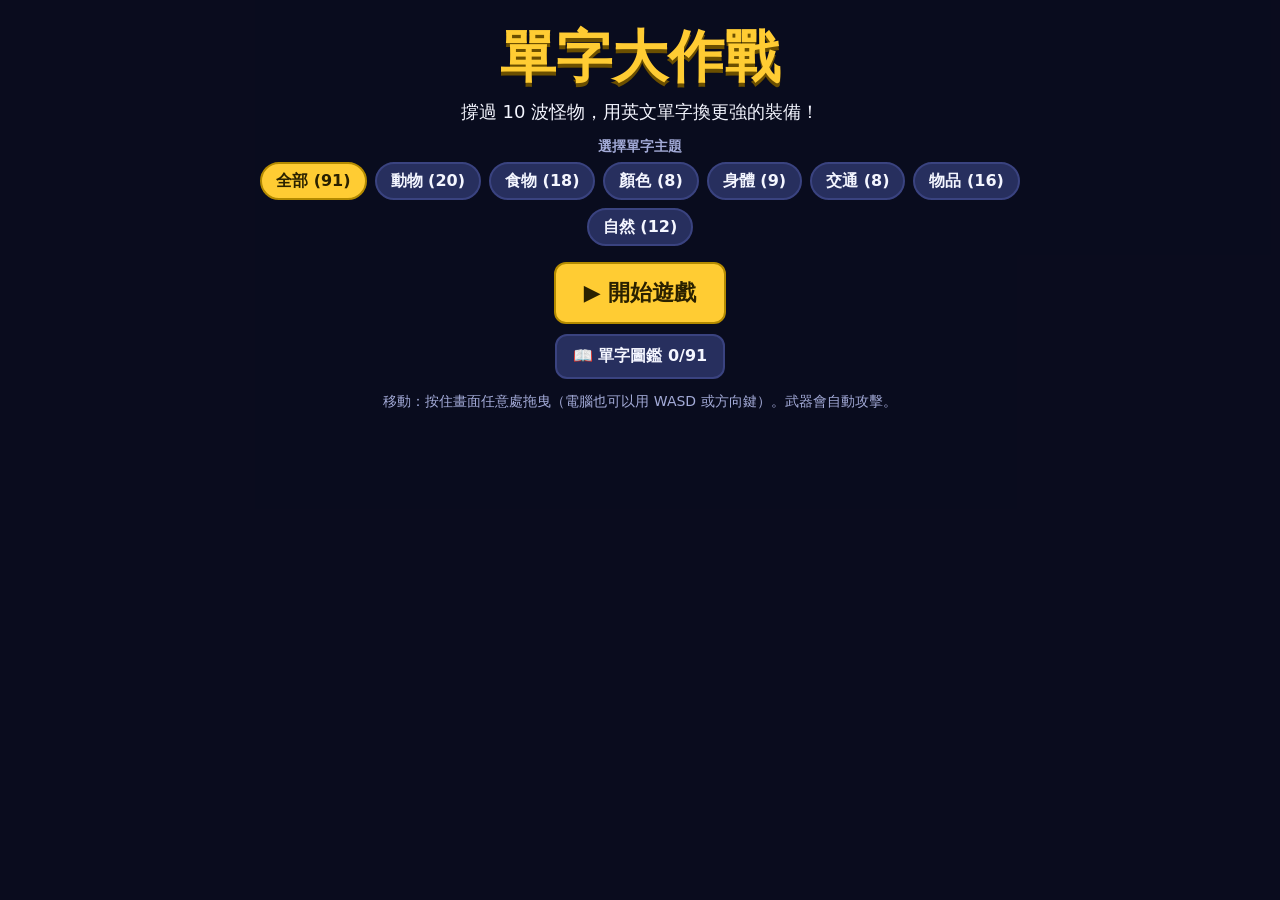
==== index.html @ 5bf4b215 "Add Brotato-style English vocabulary wave game MVP A browser game (Phaser 3, no build step) where ki" ====
<!doctype html>
<html lang="zh-Hant">
<head>
  <meta charset="utf-8">
  <meta name="viewport" content="width=device-width, initial-scale=1, maximum-scale=1, user-scalable=no, viewport-fit=cover">
  <meta name="theme-color" content="#0e1124">
  <meta name="mobile-web-app-capable" content="yes">
  <meta name="apple-mobile-web-app-capable" content="yes">
  <meta name="apple-mobile-web-app-status-bar-style" content="black-translucent">
  <meta name="apple-mobile-web-app-title" content="單字大作戰">
  <meta name="description" content="給小朋友練英文單字的波次生存遊戲，打開網頁就能玩。">
  <title>單字大作戰</title>
  <link rel="manifest" href="manifest.webmanifest">
  <link rel="icon" href="icons/icon.svg" type="image/svg+xml">
  <link rel="apple-touch-icon" href="icons/icon-192.png">
  <link rel="stylesheet" href="css/style.css">
</head>
<body>
  <div id="game"></div>

  <div id="hud" hidden>
    <div class="hud-left">
      <div class="bar hp"><div class="fill" id="hp-fill"></div><span id="hp-text"></span></div>
      <div class="bar xp"><div class="fill" id="xp-fill"></div></div>
      <div class="mats">💎 <span id="mat-text">0</span> <span id="lv-text" class="lv"></span></div>
    </div>
    <div class="hud-center">
      <div id="wave-text"></div>
      <div id="timer-text"></div>
    </div>
    <button id="pause-btn" class="btn icon-btn" type="button" aria-label="暫停">II</button>
  </div>

  <div id="ui"></div>
  <div id="rotate-hint">📱 請把手機轉成橫的來玩</div>

  <script src="lib/phaser-arcade-physics.min.js"></script>
  <script type="module" src="src/main.js"></script>
</body>
</html>
---- css/style.css ----
:root {
  --bg: #0e1124;
  --panel: #1d2347;
  --panel2: #272f5e;
  --line: #3a4380;
  --text: #f4f6ff;
  --muted: #a3abd8;
  --accent: #ffcc33;
  --good: #4ade80;
  --bad: #f87171;
  --r0: #e8e8e8;
  --r1: #4aa3ff;
  --r2: #b46cff;
  --r3: #ffb43a;
}

* { box-sizing: border-box; }

html, body {
  margin: 0;
  height: 100%;
  background: var(--bg);
  color: var(--text);
  font-family: system-ui, -apple-system, "PingFang TC", "Noto Sans TC", "Microsoft JhengHei", sans-serif;
  overflow: hidden;
  touch-action: none;
  user-select: none;
  -webkit-user-select: none;
  -webkit-touch-callout: none;
  -webkit-tap-highlight-color: transparent;
  overscroll-behavior: none;
}

#game { position: fixed; inset: 0; }

/* ---------- HUD ---------- */
#hud {
  position: fixed;
  inset: 0 0 auto 0;
  z-index: 5;
  pointer-events: none;
  display: flex;
  justify-content: space-between;
  align-items: flex-start;
  gap: 8px;
  padding: max(8px, env(safe-area-inset-top)) max(10px, env(safe-area-inset-right)) 0 max(10px, env(safe-area-inset-left));
  font-weight: 700;
  text-shadow: 0 2px 3px #000;
}
#hud[hidden] { display: none; }
.hud-left { display: grid; gap: 4px; width: min(36vw, 240px); }
.bar { position: relative; height: clamp(16px, 3.2vh, 24px); background: #0008; border: 2px solid #000a; border-radius: 8px; overflow: hidden; }
.bar .fill { position: absolute; inset: 0 auto 0 0; width: 0; transition: width .1s; }
.bar.hp .fill { background: linear-gradient(#ff6b6b, #d63b3b); }
.bar.xp { height: clamp(10px, 2vh, 14px); }
.bar.xp .fill { background: linear-gradient(#7cf0b0, #2fb36b); }
.bar span { position: relative; padding-left: 8px; font-size: clamp(11px, 2.3vh, 15px); line-height: clamp(12px, 2.6vh, 20px); }
.mats { font-size: clamp(14px, 3vh, 20px); }
.mats .lv { margin-left: 10px; color: #7cf0b0; }
.hud-center { text-align: center; }
#wave-text { font-size: clamp(13px, 2.8vh, 18px); color: var(--muted); }
#timer-text { font-size: clamp(26px, 6vh, 44px); line-height: 1; }
.icon-btn { pointer-events: auto; width: 44px; height: 44px; padding: 0; font-size: 18px; font-weight: 900; letter-spacing: 1px; }

/* ---------- 共用 ---------- */
#ui:empty { display: none; }
.screen {
  position: fixed;
  inset: 0;
  z-index: 10;
  overflow-y: auto;
  touch-action: pan-y;
  padding: max(12px, env(safe-area-inset-top)) max(16px, env(safe-area-inset-right)) max(12px, env(safe-area-inset-bottom)) max(16px, env(safe-area-inset-left));
  background: rgba(10, 12, 30, .94);
}
.screen.modal { z-index: 20; display: grid; place-items: center; background: rgba(5, 6, 18, .78); }
.card { background: var(--panel); border: 2px solid var(--line); border-radius: 18px; padding: 16px; width: min(760px, 100%); max-height: 100%; overflow-y: auto; }

.btn {
  font: inherit;
  font-weight: 700;
  color: var(--text);
  background: var(--panel2);
  border: 2px solid var(--line);
  border-radius: 12px;
  padding: 10px 16px;
  min-height: 44px;
  cursor: pointer;
  transition: transform .06s, filter .1s;
}
.btn:active:not(:disabled) { transform: scale(.96); }
.btn:hover:not(:disabled) { filter: brightness(1.15); }
.btn:disabled { opacity: .45; cursor: default; }
.btn.primary { background: var(--accent); color: #2a2100; border-color: #b38a00; }
.btn.huge { font-size: 22px; padding: 14px 28px; }
.btn.mini { min-height: 32px; padding: 4px 10px; font-size: 13px; border-radius: 8px; }
.btn.good { background: #1f6b43; border-color: var(--good); }

.row { display: flex; flex-wrap: wrap; gap: 10px; align-items: center; margin-top: 10px; }
.row.center { justify-content: center; }
.title { font-size: clamp(18px, 4vh, 26px); font-weight: 800; }
.section-title { margin: 14px 0 6px; font-weight: 800; color: var(--muted); font-size: 14px; }
.help { color: var(--muted); font-size: 14px; }
.chip { display: inline-block; padding: 4px 10px; border-radius: 999px; background: var(--panel2); border: 2px solid var(--line); font-size: 14px; font-weight: 700; color: var(--text); font-family: inherit; }
.chip.good { border-color: var(--good); }
.chip.bad { border-color: var(--bad); }
button.chip { cursor: pointer; }

.r0 { --rc: var(--r0); }
.r1 { --rc: var(--r1); }
.r2 { --rc: var(--r2); }
.r3 { --rc: var(--r3); }
.chip.r0, .chip.r1, .chip.r2, .chip.r3 { border-color: var(--rc); }

.toast {
  position: fixed; left: 50%; top: 18%; z-index: 50; transform: translateX(-50%);
  background: var(--panel); border: 2px solid var(--line); border-radius: 12px; padding: 10px 18px;
  font-weight: 800; pointer-events: none; transition: opacity .4s;
}
.toast.good { border-color: var(--good); }
.toast.bad { border-color: var(--bad); }
.toast.out { opacity: 0; }

/* ---------- 主選單 / 結算 ---------- */
.menu-inner { width: min(760px, 100%); margin: 0 auto; text-align: center; }
.menu h1, .results h1 { font-size: clamp(30px, 8vh, 56px); margin: 8px 0 4px; color: var(--accent); text-shadow: 0 4px 0 #6b4f00; }
.sub { margin: 0 0 8px; font-size: 18px; }
.topics { display: flex; flex-wrap: wrap; justify-content: center; gap: 8px; margin-bottom: 16px; }
.chip-btn { min-height: 38px; padding: 6px 14px; border-radius: 999px; }
.chip-btn.on { background: var(--accent); color: #2a2100; border-color: #b38a00; }
.menu .row { justify-content: center; }
.stat-row { display: flex; justify-content: center; gap: 12px; margin: 12px 0; }
.stat-box { background: var(--panel); border: 2px solid var(--line); border-radius: 14px; padding: 10px 18px; display: grid; }
.stat-box b { font-size: 26px; }
.stat-box small { color: var(--muted); }
.word-chips { display: flex; flex-wrap: wrap; justify-content: center; gap: 6px; }

/* ---------- 商店 / 升級 ---------- */
.shop-head { display: flex; align-items: center; gap: 12px; justify-content: space-between; flex-wrap: wrap; }
.mats.big { font-size: 24px; font-weight: 800; }
.offers { display: grid; grid-template-columns: repeat(4, minmax(0, 1fr)); gap: 10px; margin-top: 12px; }
.offer {
  position: relative;
  display: flex; flex-direction: column; align-items: center; gap: 2px; text-align: center;
  background: var(--panel); border: 3px solid var(--rc, var(--line)); border-radius: 14px; padding: 10px 8px;
  box-shadow: 0 0 14px -4px var(--rc, transparent);
  color: var(--text); font: inherit;
}
.offer .icon { font-size: clamp(28px, 7vh, 44px); line-height: 1.1; }
.offer .name { font-weight: 800; font-size: 16px; }
.offer .rarity { font-size: 12px; color: var(--rc); font-weight: 700; }
.offer .desc { font-size: 12px; color: var(--muted); min-height: 2.6em; }
.offer .buy { width: 100%; margin-top: auto; }
.offer.sold { justify-content: center; opacity: .5; min-height: 120px; }
.offer.pickable { cursor: pointer; }
.offer.pickable .desc { color: var(--text); font-size: 15px; font-weight: 700; }
.lock { position: absolute; top: 4px; right: 4px; background: none; border: 0; font-size: 18px; cursor: pointer; opacity: .55; padding: 4px; }
.lock.on { opacity: 1; }

.reroll { margin-top: 12px; background: var(--panel); border: 2px solid var(--line); border-radius: 14px; padding: 10px; }
.reroll-label { font-weight: 800; display: flex; gap: 10px; align-items: center; }
.reroll-label .cost { color: var(--accent); font-size: 14px; }
.reroll-btns { display: grid; grid-template-columns: repeat(3, 1fr); gap: 8px; margin-top: 8px; }
.diff { display: grid; gap: 2px; }
.diff small { font-weight: 600; opacity: .85; }
.d-easy { border-color: var(--r0); }
.d-medium { border-color: var(--r1); background: #1d3a66; }
.d-hard { border-color: var(--r2); background: #3d2466; }

.inv-weapons { display: grid; grid-template-columns: repeat(auto-fill, minmax(150px, 1fr)); gap: 8px; }
.inv-weapon { background: var(--panel); border: 2px solid var(--rc); border-radius: 12px; padding: 8px; display: grid; grid-template-columns: auto 1fr; column-gap: 8px; align-items: center; }
.inv-weapon .icon { font-size: 28px; grid-row: span 2; }
.inv-weapon .name { font-weight: 800; }
.inv-weapon .desc { font-size: 11px; color: var(--muted); }
.inv-weapon .row { grid-column: 1 / -1; margin-top: 6px; }
.inv-items, .stats { display: flex; flex-wrap: wrap; gap: 6px; }

/* ---------- 題目 ---------- */
.quiz { text-align: center; width: min(620px, 100%); }
.quiz-tag { display: inline-block; padding: 4px 12px; border-radius: 999px; font-weight: 800; border: 2px solid; margin-bottom: 6px; }
.prompt { font-size: clamp(18px, 4vh, 24px); font-weight: 800; margin: 4px 0; }
.picture { font-size: clamp(56px, 16vh, 110px); line-height: 1.1; }
.meaning { font-size: clamp(28px, 7vh, 44px); font-weight: 800; margin: 6px 0; display: flex; align-items: center; justify-content: center; gap: 10px; }
.speak { font-size: 22px; padding: 4px 14px; }
.options { display: grid; grid-template-columns: repeat(2, 1fr); gap: 10px; margin-top: 10px; }
.option { font-size: clamp(20px, 5vh, 28px); text-transform: lowercase; letter-spacing: .03em; }
.slots { display: flex; justify-content: center; gap: 6px; margin: 10px 0; flex-wrap: wrap; }
.slot { width: clamp(36px, 8vh, 48px); height: clamp(42px, 9vh, 56px); border: 0; border-bottom: 4px solid var(--muted); background: #0004; color: var(--text); font: inherit; font-size: clamp(22px, 5vh, 32px); font-weight: 800; border-radius: 8px 8px 0 0; cursor: pointer; }
.slot.filled { border-bottom-color: var(--accent); }
.tiles { display: flex; justify-content: center; gap: 8px; flex-wrap: wrap; }
.tile { width: clamp(42px, 9vh, 56px); height: clamp(42px, 9vh, 56px); padding: 0; font-size: clamp(22px, 5vh, 30px); }
.quiz .row { justify-content: center; }
.quiz-result .big { font-size: clamp(28px, 7vh, 40px); font-weight: 900; }
.quiz-result.good .big { color: var(--good); }
.quiz-result.bad .big { color: var(--bad); }
.quiz-result .answer { font-size: clamp(22px, 5vh, 32px); margin: 10px 0; }
.quiz-result .note { color: var(--muted); margin: 10px 0; }

/* ---------- 圖鑑 ---------- */
.codex { width: min(900px, 100%); }
.codex-grid { display: grid; grid-template-columns: repeat(auto-fill, minmax(96px, 1fr)); gap: 6px; }
.codex-word { display: grid; justify-items: center; gap: 2px; padding: 6px; background: var(--panel2); border: 2px solid var(--line); border-radius: 10px; color: var(--muted); font: inherit; opacity: .55; }
.codex-word.has { opacity: 1; color: var(--text); border-color: var(--good); cursor: pointer; }
.codex-word .emoji { font-size: 26px; }
.codex-word small { font-size: 12px; }

.pause { display: grid; gap: 12px; width: min(360px, 100%); text-align: center; }
.levelup { text-align: center; }

/* 手機直放時提示轉橫 */
#rotate-hint { display: none; }
@media (orientation: portrait) and (pointer: coarse) {
  #rotate-hint {
    display: grid; place-items: center; position: fixed; inset: 0; z-index: 100;
    background: var(--bg); font-size: 22px; font-weight: 800; padding: 24px; text-align: center;
  }
}

/* 矮螢幕（手機橫放）縮小商店排版 */
@media (max-height: 480px) {
  .offers { gap: 6px; margin-top: 6px; }
  .offer { padding: 6px; }
  .offer .desc { min-height: 0; }
  .reroll { margin-top: 6px; padding: 6px; }
  .section-title { margin: 8px 0 4px; }
  .card { padding: 10px; }
  .btn { min-height: 40px; padding: 6px 12px; }
}
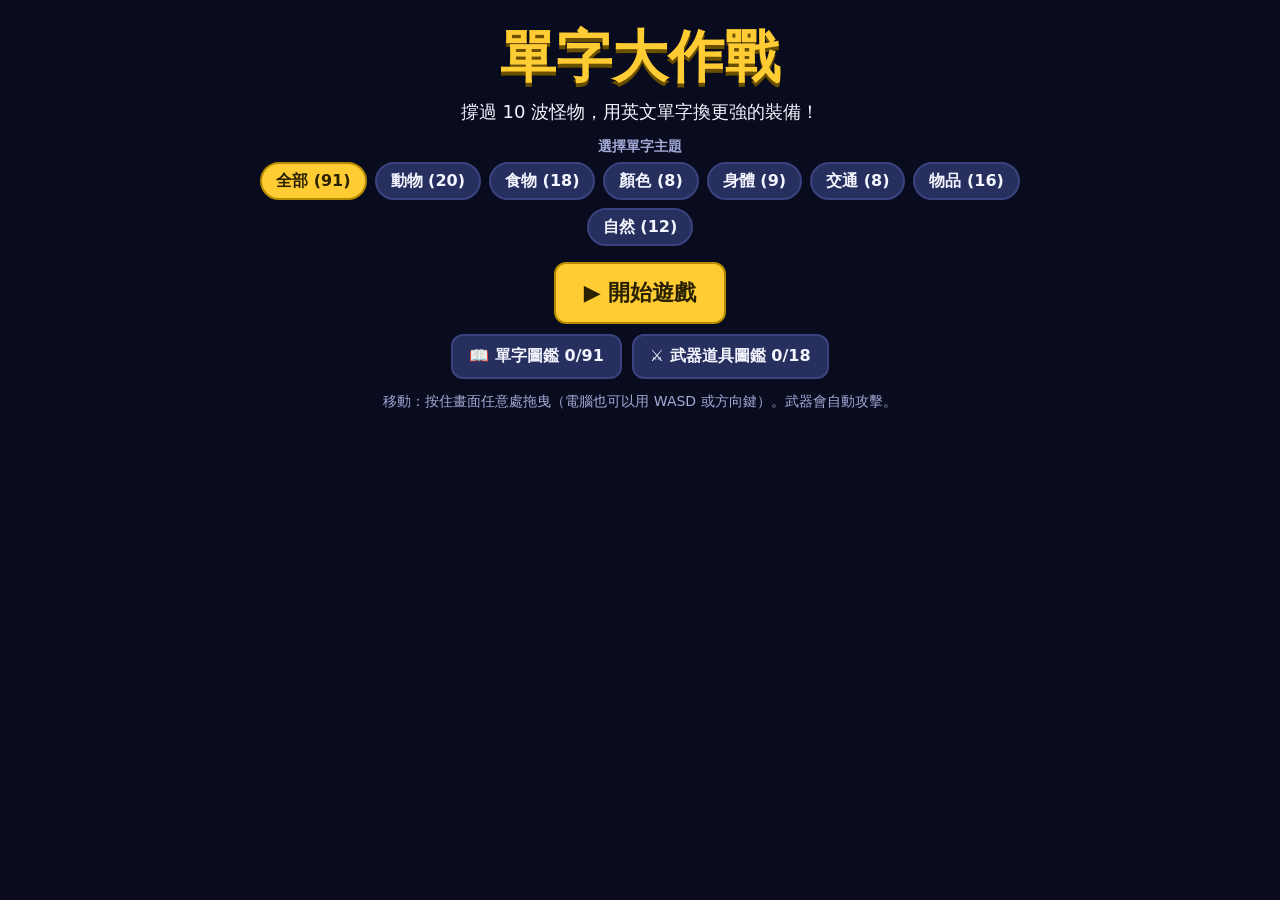
==== commit 3bf28b48: "商店可回主選單、新增武器道具圖鑑 - 商店加「🏠 回主選單」（按兩次確認），暫停選單也改用同一顆按鈕 - Esc：遊戲中開暫停、暫停中回到遊戲、圖鑑開著時關閉圖鑑 - 圖鑑改成分頁：單字／武器／道具；" ====
--- a/index.html
+++ b/index.html
@@ -28,7 +28,7 @@
       <div id="wave-text"></div>
       <div id="timer-text"></div>
     </div>
-    <button id="pause-btn" class="btn icon-btn" type="button" aria-label="暫停">II</button>
+    <button id="pause-btn" class="btn icon-btn" type="button" aria-label="暫停">⏸</button>
   </div>
 
   <div id="ui"></div>
--- a/css/style.css
+++ b/css/style.css
@@ -203,6 +203,20 @@
 .codex-word.has { opacity: 1; color: var(--text); border-color: var(--good); cursor: pointer; }
 .codex-word .emoji { font-size: 26px; }
 .codex-word small { font-size: 12px; }
+.tabs { display: flex; flex-wrap: wrap; gap: 8px; margin-top: 10px; }
+.gear-grid { display: grid; grid-template-columns: repeat(auto-fill, minmax(240px, 1fr)); gap: 8px; margin-top: 6px; }
+.gear-card { display: flex; gap: 10px; align-items: flex-start; padding: 10px; background: var(--panel2); border: 2px solid var(--rc, var(--line)); border-radius: 12px; }
+.gear-card .icon { font-size: 34px; line-height: 1; }
+.gear-card .name { font-weight: 800; font-size: 16px; }
+.gear-card .desc { font-size: 13px; color: var(--muted); margin-top: 2px; }
+.gear-card.locked { opacity: .5; border-style: dashed; }
+.gear-body { flex: 1; min-width: 0; }
+.tier-table { width: 100%; margin-top: 6px; border-collapse: collapse; font-size: 12px; }
+.tier-table th { text-align: left; color: var(--muted); font-weight: 700; padding: 2px 4px; }
+.tier-table td { padding: 2px 4px; border-top: 1px solid var(--line); }
+.tier-table .tier-name { color: var(--rc); font-weight: 800; }
+.row.tight { margin-top: 0; }
+.btn.armed { border-color: var(--bad); color: var(--bad); }
 
 .pause { display: grid; gap: 12px; width: min(360px, 100%); text-align: center; }
 .levelup { text-align: center; }
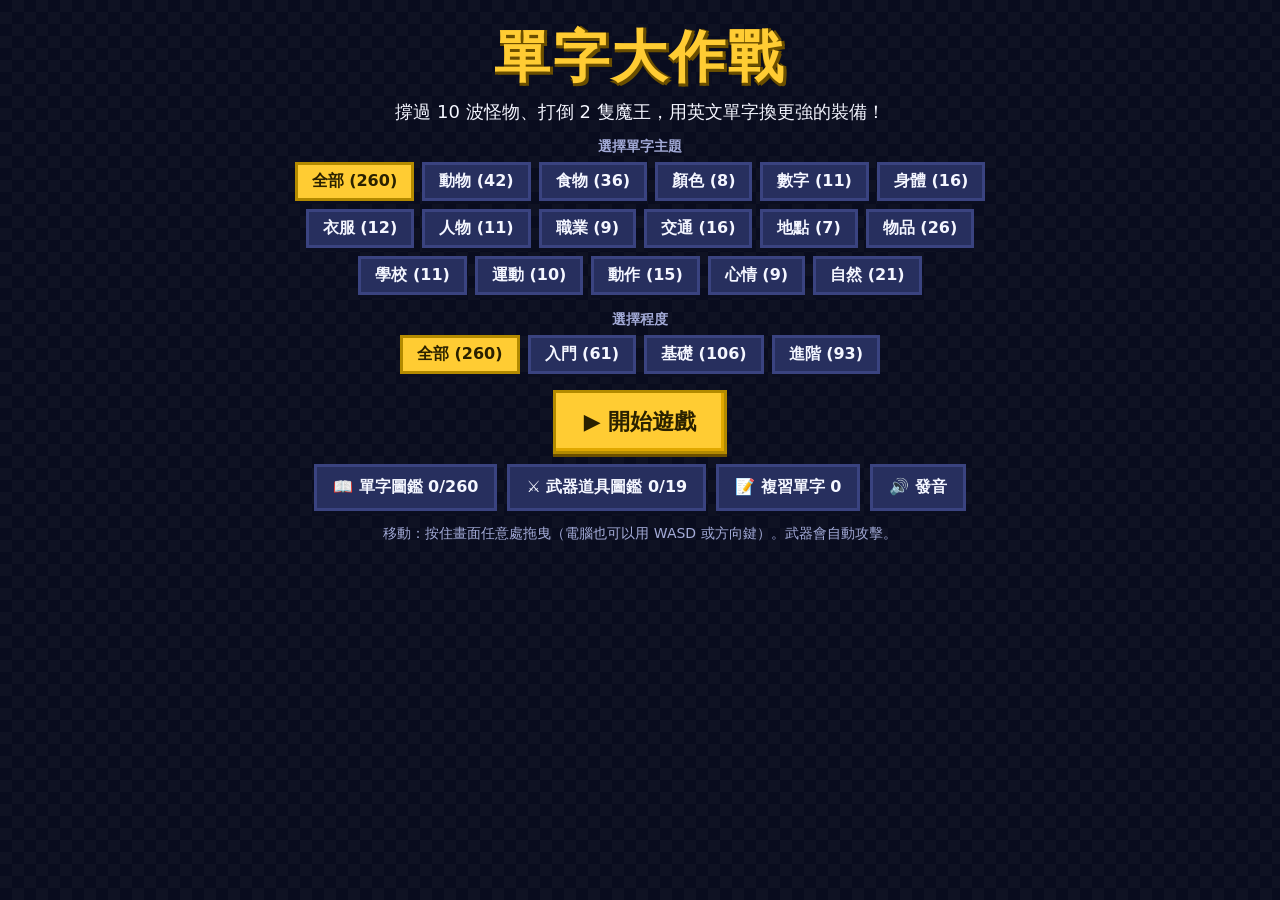
==== commit dce6f4db: "每 5 波出現魔王：史萊姆國王（第 5 波）與火焰魔龍（第 10 波） - 魔王波沒有時間限制，打倒魔王才結束；出場 40 秒後狂暴 - 五種招式：跳躍重壓、環狀彈幕、扇形噴射、直線衝撞、隕石雨，出招" ====
--- a/index.html
+++ b/index.html
@@ -27,6 +27,10 @@
     <div class="hud-center">
       <div id="wave-text"></div>
       <div id="timer-text"></div>
+      <div id="boss-bar" style="display: none">
+        <div id="boss-name"></div>
+        <div class="bar boss"><div class="fill" id="boss-fill"></div><span id="boss-text"></span></div>
+      </div>
     </div>
     <button id="pause-btn" class="btn icon-btn" type="button" aria-label="暫停">⏸</button>
   </div>
--- a/css/style.css
+++ b/css/style.css
@@ -1,3 +1,11 @@
+/* 像素字型 Pixelify Sans（SIL Open Font License，見 fonts/OFL.txt），只含英數字 */
+@font-face {
+  font-family: "Pixelify Sans";
+  src: url("../fonts/PixelifySans.woff2") format("woff2");
+  font-weight: 400 700;
+  font-display: swap;
+}
+
 :root {
   --bg: #0e1124;
   --panel: #1d2347;
@@ -49,12 +57,12 @@
 }
 #hud[hidden] { display: none; }
 .hud-left { display: grid; gap: 4px; width: min(36vw, 240px); }
-.bar { position: relative; height: clamp(16px, 3.2vh, 24px); background: #0008; border: 2px solid #000a; border-radius: 8px; overflow: hidden; }
+.bar { position: relative; height: clamp(20px, 3.2vh, 24px); background: #0008; border: 2px solid #000a; border-radius: 8px; overflow: hidden; }
 .bar .fill { position: absolute; inset: 0 auto 0 0; width: 0; transition: width .1s; }
 .bar.hp .fill { background: linear-gradient(#ff6b6b, #d63b3b); }
 .bar.xp { height: clamp(10px, 2vh, 14px); }
 .bar.xp .fill { background: linear-gradient(#7cf0b0, #2fb36b); }
-.bar span { position: relative; padding-left: 8px; font-size: clamp(11px, 2.3vh, 15px); line-height: clamp(12px, 2.6vh, 20px); }
+.bar span { position: absolute; inset: 0; display: flex; align-items: center; padding-left: 8px; font-size: clamp(11px, 2.3vh, 15px); line-height: 1; white-space: nowrap; }
 .mats { font-size: clamp(14px, 3vh, 20px); }
 .mats .lv { margin-left: 10px; color: #7cf0b0; }
 .hud-center { text-align: center; }
@@ -128,6 +136,8 @@
 .topics { display: flex; flex-wrap: wrap; justify-content: center; gap: 8px; margin-bottom: 16px; }
 .chip-btn { min-height: 38px; padding: 6px 14px; border-radius: 999px; }
 .chip-btn.on { background: var(--accent); color: #2a2100; border-color: #b38a00; }
+.voice-list { display: flex; flex-direction: column; gap: 8px; margin-top: 12px; }
+.voice-list .chip-btn { text-align: left; border-radius: 10px; }
 .menu .row { justify-content: center; }
 .stat-row { display: flex; justify-content: center; gap: 12px; margin: 12px 0; }
 .stat-box { background: var(--panel); border: 2px solid var(--line); border-radius: 14px; padding: 10px 18px; display: grid; }
@@ -150,7 +160,8 @@
 .offer .name { font-weight: 800; font-size: 16px; }
 .offer .rarity { font-size: 12px; color: var(--rc); font-weight: 700; }
 .offer .desc { font-size: 12px; color: var(--muted); min-height: 2.6em; }
-.offer .buy { width: 100%; margin-top: auto; }
+.offer .buy-row { display: flex; gap: 6px; width: 100%; margin-top: auto; }
+.offer .buy { flex: 1; min-width: 0; }
 .offer.sold { justify-content: center; opacity: .5; min-height: 120px; }
 .offer.pickable { cursor: pointer; }
 .offer.pickable .desc { color: var(--text); font-size: 15px; font-weight: 700; }
@@ -177,6 +188,8 @@
 
 /* ---------- 題目 ---------- */
 .quiz { text-align: center; width: min(620px, 100%); }
+.quiz-reward { color: var(--accent); font-weight: 800; font-size: clamp(15px, 3vh, 18px); margin-bottom: 4px; }
+.quiz-quit { display: block; margin: 0 0 4px auto; min-height: 32px; padding: 4px 10px; font-size: 13px; }
 .quiz-tag { display: inline-block; padding: 4px 12px; border-radius: 999px; font-weight: 800; border: 2px solid; margin-bottom: 6px; }
 .prompt { font-size: clamp(18px, 4vh, 24px); font-weight: 800; margin: 4px 0; }
 .picture { font-size: clamp(56px, 16vh, 110px); line-height: 1.1; }
@@ -211,6 +224,10 @@
 .gear-card .desc { font-size: 13px; color: var(--muted); margin-top: 2px; }
 .gear-card.locked { opacity: .5; border-style: dashed; }
 .gear-body { flex: 1; min-width: 0; }
+.boss-grid { grid-template-columns: repeat(auto-fill, minmax(320px, 1fr)); }
+.boss-img { width: 72px; image-rendering: pixelated; flex: none; }
+.boss-attacks { margin: 6px 0 0; padding-left: 18px; font-size: 13px; }
+.boss-attacks li { margin-top: 2px; }
 .tier-table { width: 100%; margin-top: 6px; border-collapse: collapse; font-size: 12px; }
 .tier-table th { text-align: left; color: var(--muted); font-weight: 700; padding: 2px 4px; }
 .tier-table td { padding: 2px 4px; border-top: 1px solid var(--line); }
@@ -219,7 +236,13 @@
 .btn.armed { border-color: var(--bad); color: var(--bad); }
 
 .pause { display: grid; gap: 12px; width: min(360px, 100%); text-align: center; }
-.levelup { text-align: center; }
+.levelup { text-align: center; display: grid; gap: 10px; }
+.levelup .offers { margin-top: 0; }
+.levelup-quiz { justify-self: center; padding: 8px 18px; }
+.levelup > .chip { justify-self: center; }
+.listen-btn { font-size: clamp(48px, 12vh, 80px); padding: 6px 28px; margin: 6px auto; display: block; }
+.revive { display: grid; gap: 10px; width: min(560px, 100%); text-align: center; }
+.revive .reroll-btns { margin-top: 0; }
 
 /* 手機直放時提示轉橫 */
 #rotate-hint { display: none; }
@@ -240,3 +263,84 @@
   .card { padding: 10px; }
   .btn { min-height: 40px; padding: 6px 12px; }
 }
+
+/* 武器欄滿時選一把替換 */
+.replace-banner { display: flex; align-items: center; justify-content: space-between; gap: 8px; margin: 4px 0 8px; padding: 8px 10px; border: 2px dashed var(--good); border-radius: 10px; font-size: 14px; font-weight: 700; }
+.offer.picking, .inv-weapon.picking { box-shadow: 0 0 0 3px var(--good); }
+.rules { margin-top: 6px; font-size: 0.85em; opacity: 0.75; }
+
+/* 複習單字 */
+.btn.review-btn { border-color: var(--bad); }
+.review .btn.huge { display: block; margin: 10px auto 14px; }
+.codex-word.review-word { border-color: var(--bad); }
+.review-word .left { color: var(--bad); font-weight: 700; }
+.review-last { text-align: center; font-weight: 800; padding: 8px; border-radius: 10px; background: var(--panel2); }
+.review-last.good { color: var(--good); }
+.review-empty { text-align: center; padding: 24px 0; font-size: 16px; }
+
+/* ---------- 像素風外觀 ----------
+   方角、粗外框、硬陰影，和遊戲裡的像素圖一致。
+   像素字 Pixelify Sans 小字時不好認（1 像 7、8 像 3），所以只用在大的倒數計時和材料數；
+   其他文字、血量、價錢、題目裡的英文單字都維持清楚的一般字體。 */
+:root {
+  --px: 3px;
+  --outline: #0b0e20;
+  --pixel-font: "Pixelify Sans", system-ui, -apple-system, "PingFang TC", "Noto Sans TC", "Microsoft JhengHei", sans-serif;
+}
+#ui *, #hud *, .toast, #rotate-hint { border-radius: 0 !important; }
+
+.screen {
+  background-color: rgba(10, 12, 30, .94);
+  background-image:
+    linear-gradient(45deg, #ffffff06 25%, transparent 25%, transparent 75%, #ffffff06 75%),
+    linear-gradient(45deg, #ffffff06 25%, transparent 25%, transparent 75%, #ffffff06 75%);
+  background-size: 24px 24px;
+  background-position: 0 0, 12px 12px;
+}
+.screen.modal { background-image: none; }
+
+.card, .stat-box, .reroll, .toast {
+  border-width: var(--px);
+  box-shadow: 0 0 0 var(--px) var(--outline), 0 calc(var(--px) * 3) 0 var(--px) #0007;
+}
+
+.btn {
+  border-width: var(--px);
+  box-shadow: 0 var(--px) 0 var(--outline);
+  transition: transform .05s, box-shadow .05s, filter .1s;
+}
+.btn:active:not(:disabled) { transform: translateY(var(--px)); box-shadow: 0 0 0 var(--outline); }
+.btn.primary { box-shadow: 0 var(--px) 0 #6b4f00, inset calc(var(--px) * -1) calc(var(--px) * -1) 0 #e0a800; }
+.btn.primary:active:not(:disabled) { box-shadow: inset calc(var(--px) * -1) calc(var(--px) * -1) 0 #e0a800; }
+
+.offer {
+  border-width: var(--px);
+  box-shadow: 0 0 0 var(--px) var(--outline), 0 calc(var(--px) * 2) 0 var(--px) #0007;
+}
+.offer.picking, .inv-weapon.picking { box-shadow: 0 0 0 var(--px) var(--good), 0 0 0 calc(var(--px) * 2) var(--outline); }
+
+.menu h1, .results h1 {
+  text-shadow: var(--px) 0 0 #6b4f00, 0 var(--px) 0 #6b4f00, var(--px) var(--px) 0 #6b4f00,
+    calc(var(--px) * 2) calc(var(--px) * 2) 0 var(--outline);
+  letter-spacing: .04em;
+}
+
+/* HUD：像素字、方形血條（分格） */
+#hud { text-shadow: 2px 0 0 var(--outline), -2px 0 0 var(--outline), 0 2px 0 var(--outline), 0 -2px 0 var(--outline); }
+.bar { border: var(--px) solid var(--outline); background: #0009; }
+.bar .fill { transition: none; }
+.bar.hp .fill { background: linear-gradient(#ff8a8a 0 30%, #e04848 30% 75%, #a82a3a 75%); }
+.bar.xp .fill { background: linear-gradient(#a6ffd0 0 35%, #2fb36b 35%); }
+.bar::after {
+  content: ''; position: absolute; inset: 0; pointer-events: none;
+  background: repeating-linear-gradient(90deg, transparent 0 14px, #0004 14px 16px);
+}
+.bar span { z-index: 1; }
+#timer-text { font-family: var(--pixel-font); letter-spacing: .05em; }
+/* 魔王血條：在波數和倒數下面，比玩家血條寬 */
+#boss-bar { width: min(46vw, 440px); margin-top: 4px; }
+#boss-name { font-size: clamp(12px, 2.6vh, 16px); color: #ffd84d; margin-bottom: 2px; }
+.bar.boss .fill { background: linear-gradient(#ffb0e0 0 30%, #d0408a 30% 75%, #7a1f55 75%); }
+.bar.boss span { justify-content: center; padding-left: 0; font-family: var(--pixel-font); }
+
+#hud .mats, .mats.big { font-family: var(--pixel-font); }
